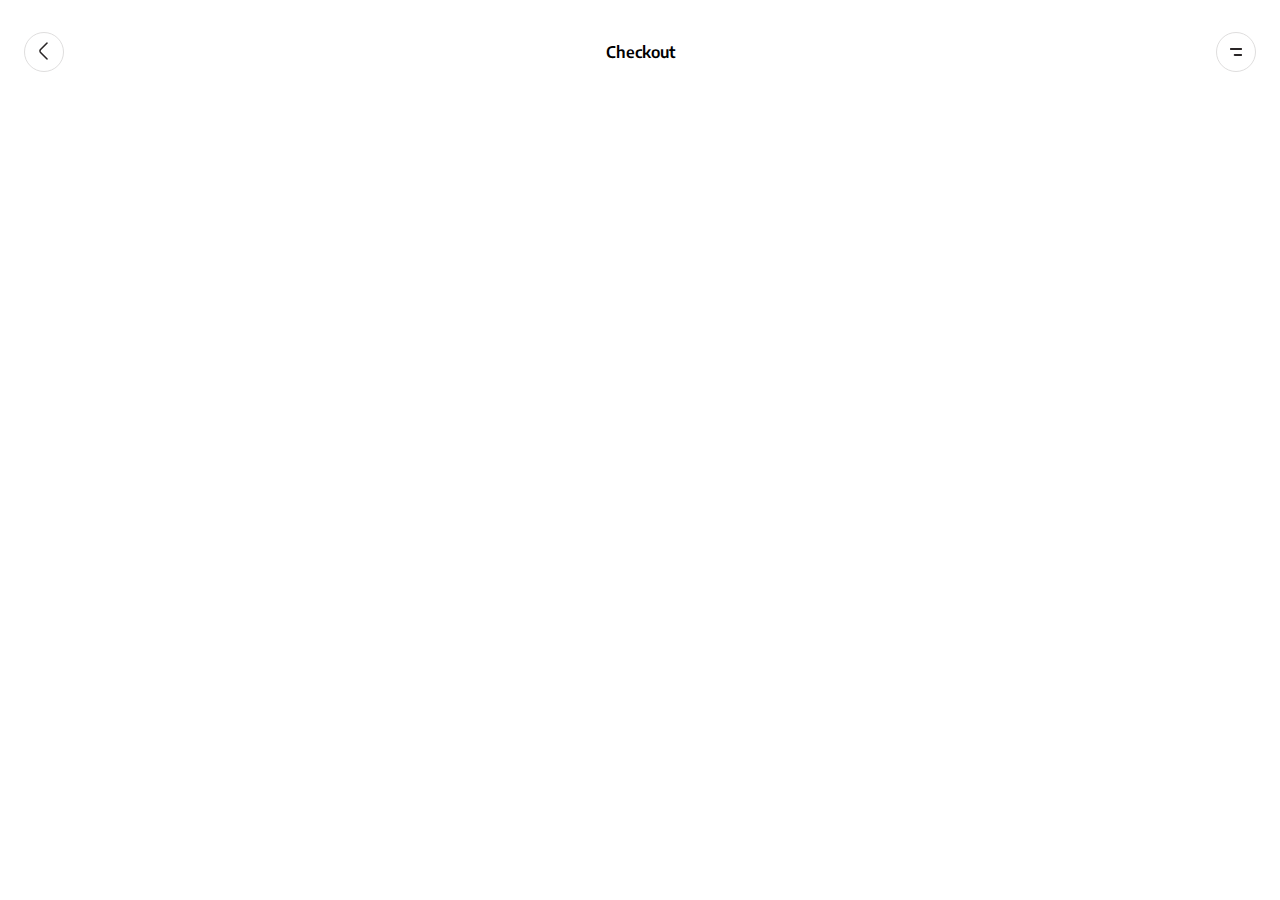
==== views/checkout.html @ 1959e581 "feat: :lipstick: Se agregó el header" ====
<!DOCTYPE html>
<html lang="en">
<head>
    <meta charset="UTF-8">
    <meta name="viewport" content="width=device-width, initial-scale=1.0">
    <title>checkout</title>
    <link rel="stylesheet" href="../css/checkout.css">
    <link rel="icon" href="../storage/img/icon-logo.png">
</head>
<body>
    <header>
        <div class="div__header">
            <button class="button__back">
                <a href="../views/detail1.html"><img src="../storage/img/arrow-left.png"></a>
            </button>
            <h1>Checkout</h1>
            <button class="button__menu">
                <img src="../storage/img/icon-menu.png">
            </button>
        </div>
    </header>
</body>
</html>
---- css/checkout.css ----
@import url(variables.css);
* {
    margin: 0;
    padding: 0;
    box-sizing: border-box;
}
/************* header *************/
header {
    display: flex;
    align-items: center;
    padding: 16px 24px;
}
.div__header {
    display: flex;
    width: 100%;
    height: 72px;
    justify-content: space-between;
    align-items: center;
    flex-direction: row;
}
.button__back{
    display: flex;
    align-items: center;
    justify-content: center;
    width: 40px;
    height: 40px;
    background: var(--color-1);
    border: 1px solid var(--color-11);
    border-radius: 100px;
}
.button__back img{
    width: 24px;
    height: 24px;
}
h1{
    font-family: "EncodeSans-SemiBold";
    font-size: 16px;
    line-height: 140%;
}
.button__menu{
    display: flex;
    align-items: center;
    justify-content: center;
    width: 40px;
    height: 40px;
    background: var(--color-1);
    border: 1px solid var(--color-11);
    border-radius: 100px;
}
.button__menu img{
    width: 24px;
    height: 24px;
}
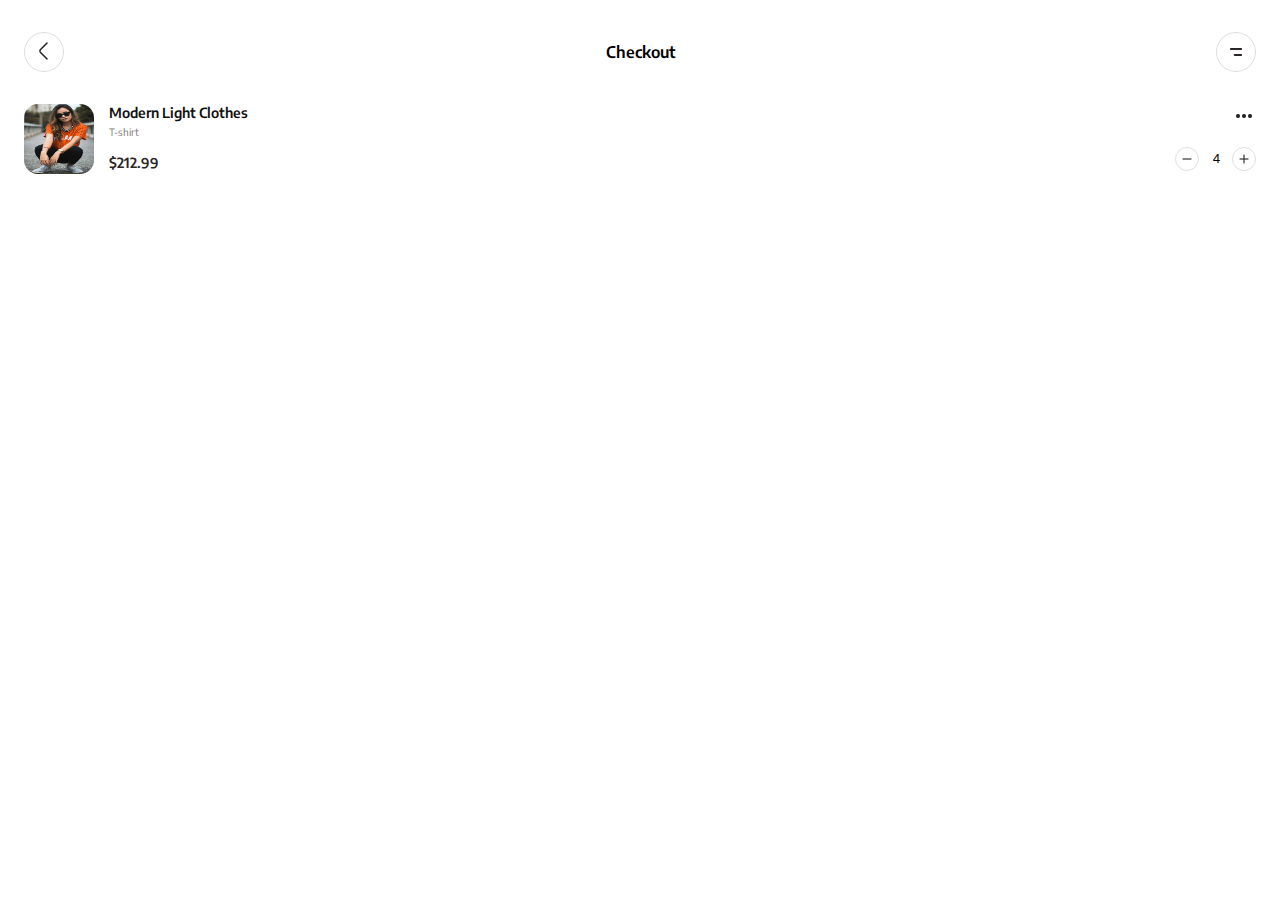
==== commit 6cdbc3c9: "feat: :lipstick: Se agregó el primer producto a comprar son su información" ====
--- a/views/checkout.html
+++ b/views/checkout.html
@@ -19,5 +19,30 @@
             </button>
         </div>
     </header>
+    <main>
+        <div class="div__clothe1">
+            <img class="clothe1" src="../storage/img/clothe1.png">
+            <div class="div__info-clothe1">
+                <p class="title-clothe1">Modern Light Clothes</p>
+                <p class="category-clothe1">T-shirt</p>
+                <span class="price-clothe1">$212.99</span>
+            </div>
+            <div class="div__info2-clothe1">
+                <button class="button__settings">
+                    <img src="../storage/img/icon-menu-clothes.png">
+                </button>
+               <div class="div__quantity-clothe1">
+                <button class="button__minus">
+                    <img src="../storage/img/minus-line.png">
+                </button>
+                <input class="input1" type="number" value="4">
+                <button class="button__add">
+                    <img src="../storage/img/add-line.png">
+                </button>
+               </div>
+            </div>
+        </div>
+        <div></div>
+    </main>
 </body>
 </html>--- a/css/checkout.css
+++ b/css/checkout.css
@@ -50,4 +50,161 @@
 .button__menu img{
     width: 24px;
     height: 24px;
+}
+/*********************************/
+/************* main *************/
+main {
+    display: flex;
+    flex-direction: column;
+    padding: 0px 24px;
+}
+.div__clothe1{
+    display: flex;
+    width: 100%;
+    height: 70px;
+    flex-direction: row;
+}
+.clothe1{
+    width: 70px;
+    border-radius: 14px;
+}
+.div__info-clothe1{
+    display: flex;
+    flex-direction: column;
+    margin-left: 15px;
+    width: 100%;
+    height: 100px;
+}
+.title-clothe1{
+    font-family: "EncodeSans-SemiBold";
+    font-size: 14px;
+    line-height: auto;
+    color: var(--color-3);
+}
+.category-clothe1{
+    font-family: "EncodeSans-Regular";
+    font-size: 10px;
+    line-height: auto;
+    color: var(--color-7);
+    margin-top: 5px;
+}
+.price-clothe1{
+    font-family: "EncodeSans-SemiBold";
+    font-size: 14px;
+    line-height: auto;
+    color: var(--color-5);
+    margin-top: 16px;
+}
+.div__info2-clothe1{
+    display: flex;
+    flex-direction: column;
+}
+.button__settings{
+    display: flex;
+    background: transparent;
+    align-items: center;
+    justify-content: center;
+    width: 24px;
+    height: 24px;
+    border: none;
+    border-radius: 100px;
+    margin-left: auto;
+}
+.button__settings img{
+    width: 24px;
+    height: 24px;
+}
+.div__quantity-clothe1{
+    display: flex;
+    width: 100%;
+    height: 40px;
+    align-items: center;
+    margin-top: 15px;
+}
+.button__minus{
+    display: flex;
+    align-items: center;
+    justify-content: center;
+    width: 24px;
+    height: 24px;
+    background: var(--color-1);
+    border: 1px solid var(--color-11);
+    border-radius: 100px;
+}
+.button__minus img{
+    width: 16px;
+    height: 16px;
+}
+.input1{
+    background: transparent;
+    margin-left: 5px;
+    margin-right: -12px;
+    width: 40px;
+    height: 24px;
+    border: none;
+    outline: none;
+    border-radius: 100px;
+    text-align: center;
+}
+.button__add {
+    display: flex;
+    align-items: center;
+    justify-content: center;
+    width: 24px;
+    height: 24px;
+    background: var(--color-1);
+    border: 1px solid var(--color-11);
+    border-radius: 100px;
+}
+.button__add img{
+    width: 16px;
+    height: 16px;
+}
+/*****************************/
+/********** Media ***********/
+@media screen and (max-width: 340px) {
+    .clothe1{
+        width: 100px;
+        height: 55px;
+        border-radius: 14px;
+    }
+    .title-clothe1{
+        font-family: "EncodeSans-SemiBold";
+        font-size: 12px;
+        line-height: auto;
+        color: var(--color-3);
+    }
+    .category-clothe1{
+        font-family: "EncodeSans-Regular";
+        font-size: 10px;
+        line-height: auto;
+        color: var(--color-7);
+        margin-top: 2px;
+    }
+    .price-clothe1{
+        font-family: "EncodeSans-SemiBold";
+        font-size: 14px;
+        line-height: auto;
+        color: var(--color-5);
+        margin-top: 6px;
+    }
+    .button__settings{
+        display: flex;
+        background: transparent;
+        align-items: center;
+        justify-content: center;
+        width: 24px;
+        height: 24px;
+        border: none;
+        border-radius: 100px;
+        margin-top: -5px;
+        margin-left: auto;
+    }
+    .div__quantity-clothe1{
+        display: flex;
+        width: 100%;
+        height: 40px;
+        align-items: center;
+        margin-top: 0px;
+    }
 }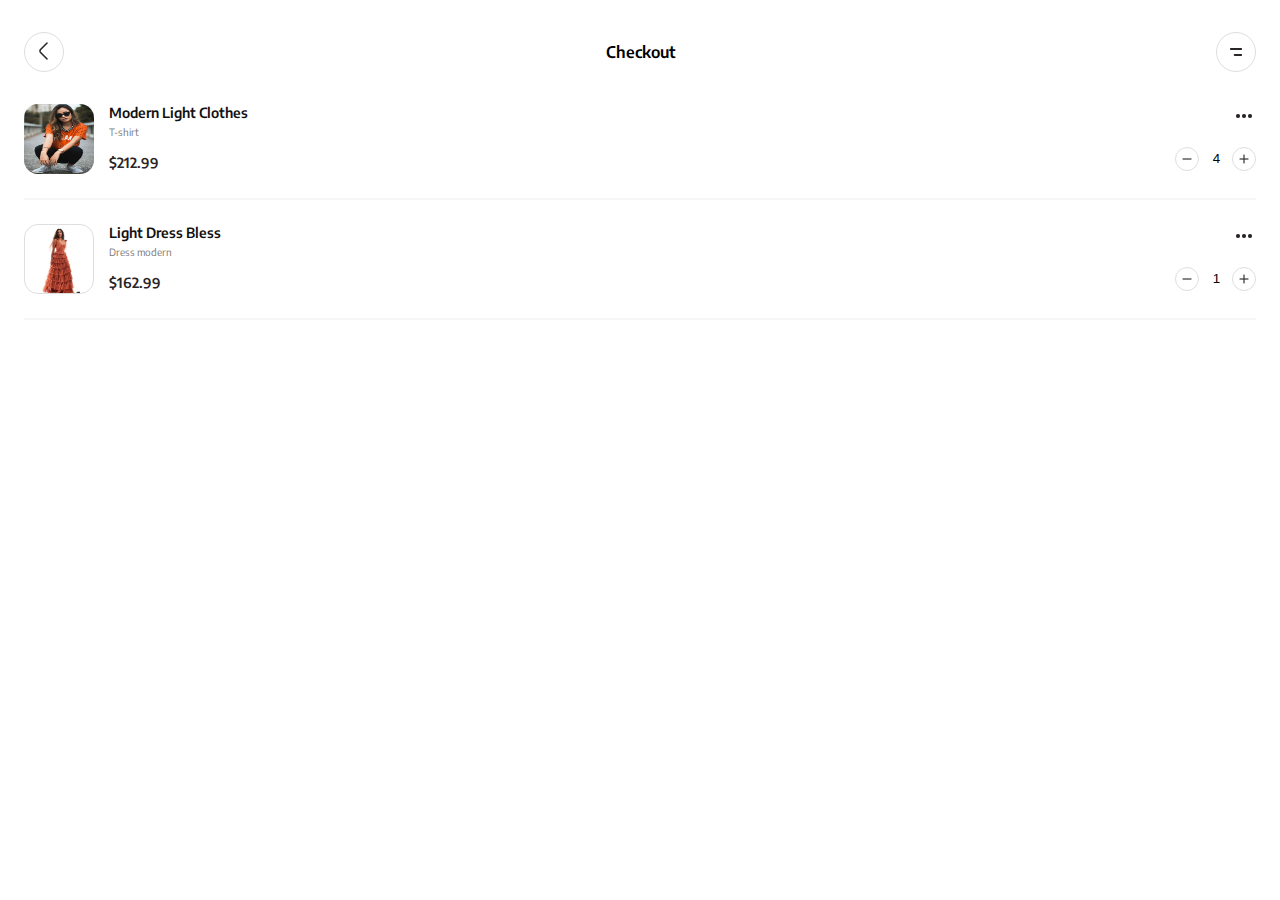
==== commit 2f579b2e: "feat: :lipstick: Se agregó el segundo producto a comprar con su información" ====
--- a/views/checkout.html
+++ b/views/checkout.html
@@ -42,7 +42,30 @@
                </div>
             </div>
         </div>
-        <div></div>
+        <hr>
+        <div class="div__clothe2">
+            <img class="clothe2" src="../storage/img/clothe2.png">
+            <div class="div__info-clothe2">
+                <p class="title-clothe2">Light Dress Bless</p>
+                <p class="category-clothe2">Dress modern</p>
+                <span class="price-clothe2">$162.99</span>
+            </div>
+            <div class="div__info2-clothe2">
+                <button class="button__settings">
+                    <img src="../storage/img/icon-menu-clothes.png">
+                </button>
+               <div class="div__quantity-clothe2">
+                <button class="button__minus">
+                    <img src="../storage/img/minus-line.png">
+                </button>
+                <input class="input1" type="number" value="1">
+                <button class="button__add">
+                    <img src="../storage/img/add-line.png">
+                </button>
+               </div>
+            </div>
+        </div>
+        <hr>
     </main>
 </body>
 </html>--- a/css/checkout.css
+++ b/css/checkout.css
@@ -136,6 +136,115 @@
     height: 16px;
 }
 .input1{
+    background: transparent;
+    margin-left: 5px;
+    margin-right: -12px;
+    width: 40px;
+    height: 24px;
+    border: none;
+    outline: none;
+    border-radius: 100px;
+    text-align: center;
+}
+.button__add {
+    display: flex;
+    align-items: center;
+    justify-content: center;
+    width: 24px;
+    height: 24px;
+    background: var(--color-1);
+    border: 1px solid var(--color-11);
+    border-radius: 100px;
+}
+.button__add img{
+    width: 16px;
+    height: 16px;
+}
+hr{
+    margin-top: 24px;
+    border: 1px solid var(--color-21);
+}
+.div__clothe2{
+    display: flex;
+    width: 100%;
+    height: 70px;
+    flex-direction: row;
+    margin-top: 24px;
+}
+.clothe2{
+    width: 70px;
+    object-fit: contain;
+    border-radius: 14px;
+    border: 1px solid var(--color-11);
+}
+.div__info-clothe2{
+    display: flex;
+    flex-direction: column;
+    margin-left: 15px;
+    width: 100%;
+    height: 100px;
+}
+.title-clothe2{
+    font-family: "EncodeSans-SemiBold";
+    font-size: 14px;
+    line-height: auto;
+    color: var(--color-3);
+}
+.category-clothe2{
+    font-family: "EncodeSans-Regular";
+    font-size: 10px;
+    line-height: auto;
+    color: var(--color-7);
+    margin-top: 5px;
+}
+.price-clothe2{
+    font-family: "EncodeSans-SemiBold";
+    font-size: 14px;
+    line-height: auto;
+    color: var(--color-5);
+    margin-top: 16px;
+}
+.div__info2-clothe2{
+    display: flex;
+    flex-direction: column;
+}
+.button__settings{
+    display: flex;
+    background: transparent;
+    align-items: center;
+    justify-content: center;
+    width: 24px;
+    height: 24px;
+    border: none;
+    border-radius: 100px;
+    margin-left: auto;
+}
+.button__settings img{
+    width: 24px;
+    height: 24px;
+}
+.div__quantity-clothe2{
+    display: flex;
+    width: 100%;
+    height: 40px;
+    align-items: center;
+    margin-top: 15px;
+}
+.button__minus{
+    display: flex;
+    align-items: center;
+    justify-content: center;
+    width: 24px;
+    height: 24px;
+    background: var(--color-1);
+    border: 1px solid var(--color-11);
+    border-radius: 100px;
+}
+.button__minus img{
+    width: 16px;
+    height: 16px;
+}
+.input2{
     background: transparent;
     margin-left: 5px;
     margin-right: -12px;
@@ -207,4 +316,104 @@
         align-items: center;
         margin-top: 0px;
     }
+}
+hr{
+    margin-top: 24px;
+    border: 1px solid var(--color-21);
+}
+/*****************************/
+/********** Media ***********/
+@media screen and (max-width: 340px) {
+    .clothe1{
+        width: 100px;
+        height: 55px;
+        border-radius: 14px;
+    }
+    .title-clothe1{
+        font-family: "EncodeSans-SemiBold";
+        font-size: 12px;
+        line-height: auto;
+        color: var(--color-3);
+    }
+    .category-clothe1{
+        font-family: "EncodeSans-Regular";
+        font-size: 10px;
+        line-height: auto;
+        color: var(--color-7);
+        margin-top: 2px;
+    }
+    .price-clothe1{
+        font-family: "EncodeSans-SemiBold";
+        font-size: 14px;
+        line-height: auto;
+        color: var(--color-5);
+        margin-top: 6px;
+    }
+    .button__settings{
+        display: flex;
+        background: transparent;
+        align-items: center;
+        justify-content: center;
+        width: 24px;
+        height: 24px;
+        border: none;
+        border-radius: 100px;
+        margin-top: -5px;
+        margin-left: auto;
+    }
+    .div__quantity-clothe1{
+        display: flex;
+        width: 100%;
+        height: 40px;
+        align-items: center;
+        margin-top: 0px;
+    }
+    .clothe2{
+        width: 100px;
+        height: 55px;
+        border-radius: 14px;
+    }
+    .title-clothe2{
+        font-family: "EncodeSans-SemiBold";
+        font-size: 12px;
+        line-height: auto;
+        color: var(--color-3);
+    }
+    .category-clothe2{
+        font-family: "EncodeSans-Regular";
+        font-size: 10px;
+        line-height: auto;
+        color: var(--color-7);
+        margin-top: 2px;
+    }
+    .price-clothe2{
+        font-family: "EncodeSans-SemiBold";
+        font-size: 14px;
+        line-height: auto;
+        color: var(--color-5);
+        margin-top: 6px;
+    }
+    .button__settings{
+        display: flex;
+        background: transparent;
+        align-items: center;
+        justify-content: center;
+        width: 24px;
+        height: 24px;
+        border: none;
+        border-radius: 100px;
+        margin-top: -5px;
+        margin-left: auto;
+    }
+    .div__quantity-clothe2{
+        display: flex;
+        width: 100%;
+        height: 40px;
+        align-items: center;
+        margin-top: 0px;
+    }
+    hr{
+        margin-top: 10px;
+        border: 1px solid var(--color-21);
+    }
 }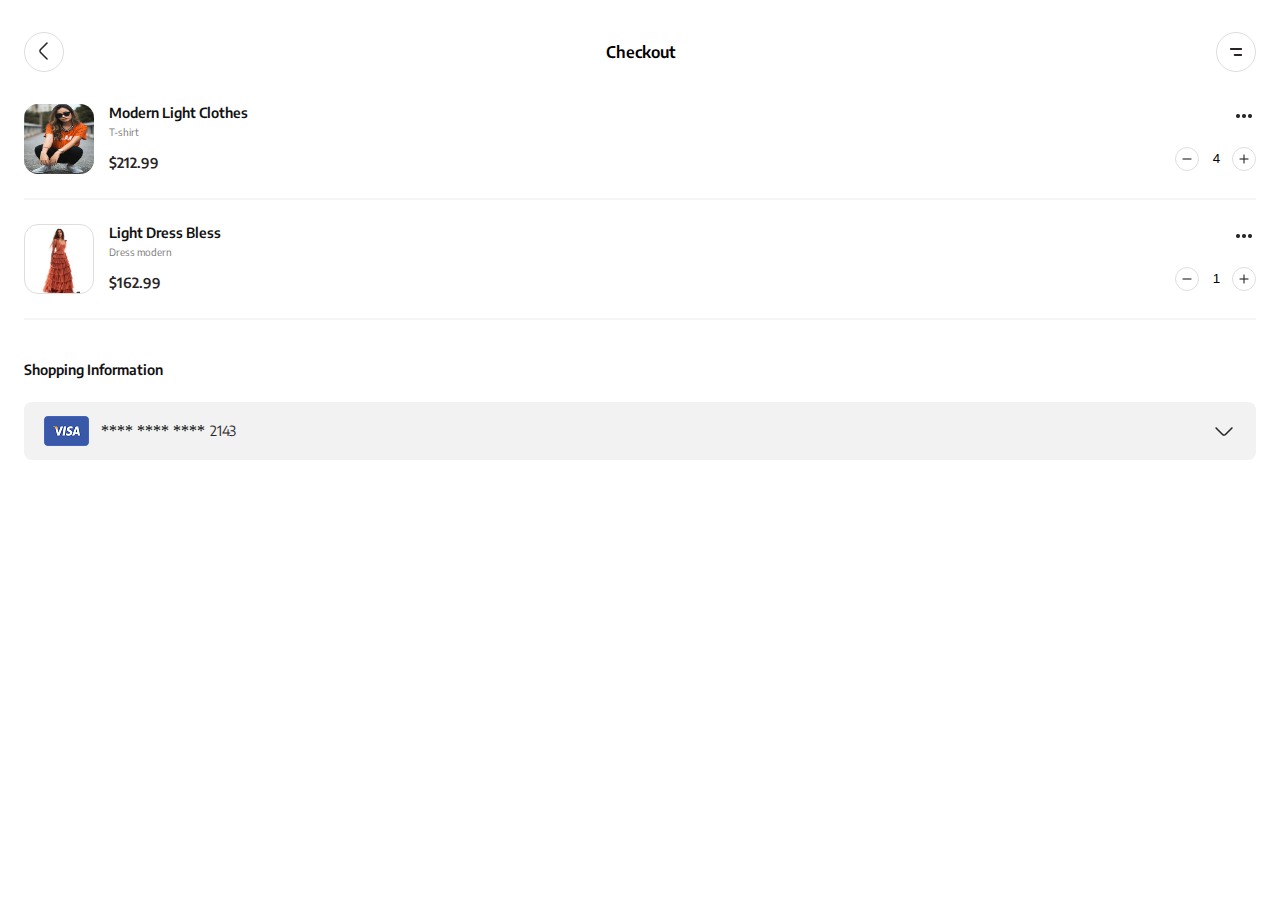
==== commit 227d8382: "feat: :lipstick: Se agregó el titulo y sección de metodo de pago" ====
--- a/views/checkout.html
+++ b/views/checkout.html
@@ -66,6 +66,17 @@
             </div>
         </div>
         <hr>
+        <div class="shopping-info">
+            <p class="title-shopping-info">Shopping Information</p>
+            <div class="div__credit-card">
+                <img src="../storage/img/visa-card.png">
+                <p class="number-credit-card1">**** **** ****</p>
+                <p class="number-credit-card2">2143</p>
+                <button class="button__options">
+                    <img src="../storage/img/arrow-down.png">
+                </button>
+            </div>
+        </div>
     </main>
 </body>
 </html>--- a/css/checkout.css
+++ b/css/checkout.css
@@ -321,6 +321,65 @@
     margin-top: 24px;
     border: 1px solid var(--color-21);
 }
+
+/************** shopping-info **************/
+.title-shopping-info{
+    font-family: "EncodeSans-SemiBold";
+    font-size: 14px;
+    line-height: 140%;
+    color: var(--color-3);
+    margin-bottom: 22px;
+}
+.shopping-info{
+    display: flex;
+    width: 100%;
+    height: 100px;
+    flex-direction: column;
+    margin-top: 40px;
+}
+.div__credit-card{
+    display: flex;
+    align-items: center;
+    width: 100%;
+    height: 62px;
+    background: var(--color-10);
+    border-radius: 8px;
+    padding: 0px 20px 0px 20px;
+}
+.div__credit-card img{
+    width: 45px;
+    height: 30px;
+    margin-right: 12px;
+}
+.number-credit-card{
+    display: flex;
+    font-family: "EncodeSans-SemiBold";
+    font-size: 14px;
+    line-height: auto;
+    color: var(--color-5);
+}
+.number-credit-card2{
+    display: flex;
+    font-family: "EncodeSans-Regular";
+    font-size: 14px;
+    line-height: auto;
+    margin-left: 5px;
+    color: var(--color-5);
+}
+.button__options{
+    background: transparent;
+    display: flex;
+    align-items: center;
+    width: 24px;
+    height: 24px;
+    border: none;
+    border-radius: 100px;
+    margin-left: auto;
+}
+.button__options img{
+    width: 24px;
+    height: 24px;
+}
 /*****************************/
 /********** Media ***********/
 @media screen and (max-width: 340px) {
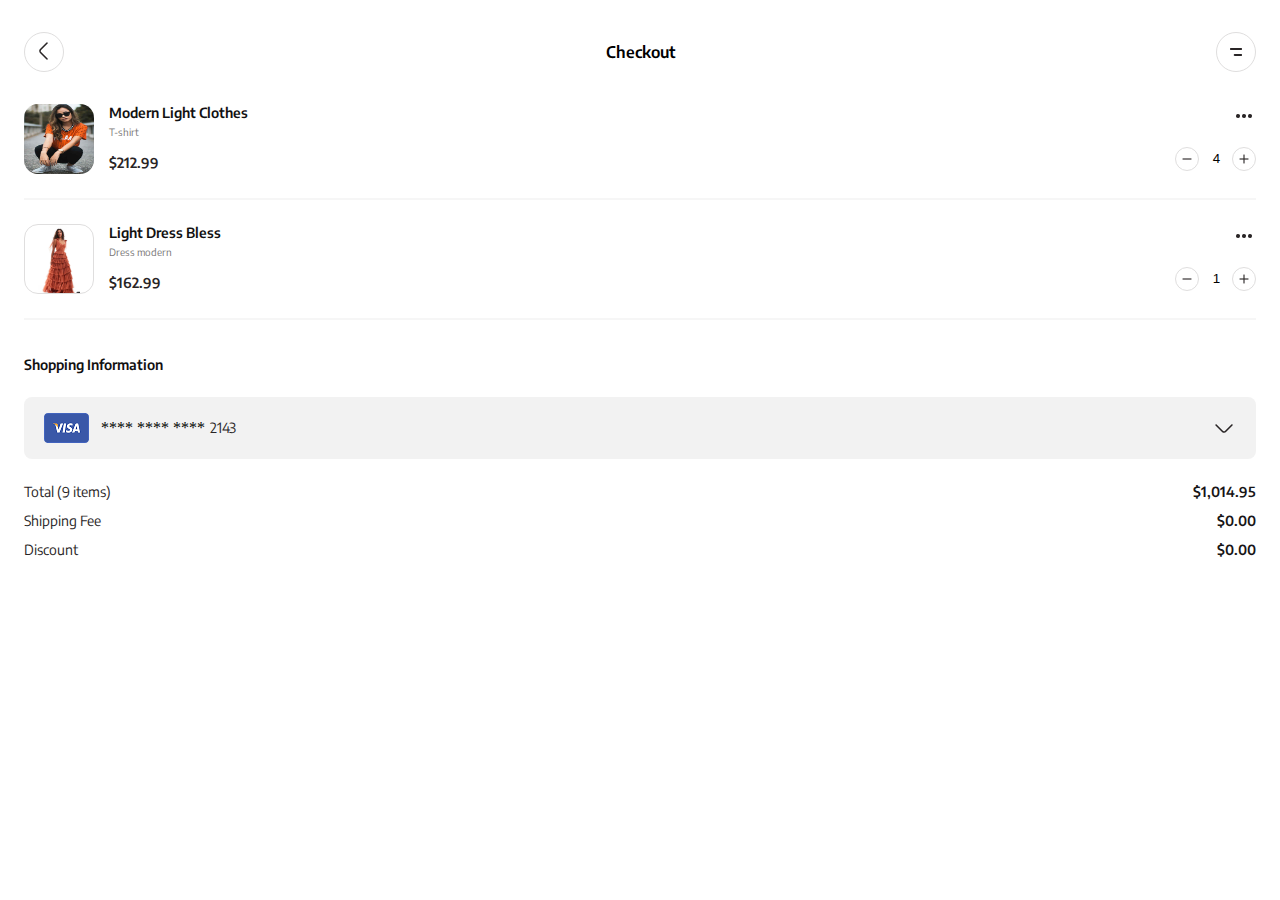
==== commit 02255549: "feat: :lipstick: Se agregó la sección de precios" ====
--- a/views/checkout.html
+++ b/views/checkout.html
@@ -66,7 +66,7 @@
             </div>
         </div>
         <hr>
-        <div class="shopping-info">
+        <div class="shipping-info">
             <p class="title-shopping-info">Shopping Information</p>
             <div class="div__credit-card">
                 <img src="../storage/img/visa-card.png">
@@ -76,6 +76,18 @@
                     <img src="../storage/img/arrow-down.png">
                 </button>
             </div>
+            <div class="div__money">
+                <div class="div__names">
+                    <p class="items">Total (9 items)</p>
+                    <p class="shipping-fee">Shipping Fee</p>
+                    <p class="discount">Discount</p>
+                </div>
+                <div class="div__prices">
+                    <p items-price>$1,014.95</p>
+                    <p class="shipping-fee-price">$0.00</p>
+                    <p class="discount-price">$0.00</p>
+                </div>
+            </div>
         </div>
     </main>
 </body>
--- a/css/checkout.css
+++ b/css/checkout.css
@@ -329,13 +329,7 @@
     line-height: 140%;
     color: var(--color-3);
     margin-bottom: 22px;
-}
-.shopping-info{
-    display: flex;
-    width: 100%;
-    height: 100px;
-    flex-direction: column;
-    margin-top: 40px;
+    margin-top: 35px;
 }
 .div__credit-card{
     display: flex;
@@ -379,6 +373,50 @@
 .button__options img{
     width: 24px;
     height: 24px;
+}
+.div__money{
+    display: flex;
+    width: 100%;
+    height: 78px;
+    flex-direction: row;
+    margin-top: 24px;
+}
+.div__names{
+    display: flex;
+    width: 100%;
+    height: 40px;
+    flex-direction: column;
+}
+.div__names p{
+    font-family: "EncodeSans-Regular";
+    font-size: 14px;
+    line-height: auto;
+    color: var(--color-5);
+}
+.shipping-fee{
+    margin-top: 12px;
+}
+.discount{
+    margin-top: 12px;
+}
+.div__prices{
+    display: flex;
+    width: 100%;
+    height: 40px;
+    flex-direction: column;
+    align-items: end;
+}
+.div__prices p{
+    font-family: "EncodeSans-SemiBold";
+    font-size: 14px;
+    line-height: auto;
+    color: var(--color-4);
+}
+.shipping-fee-price{
+    margin-top: 12px;
+}
+.discount-price{
+    margin-top: 12px;
 }
 /*****************************/
 /********** Media ***********/
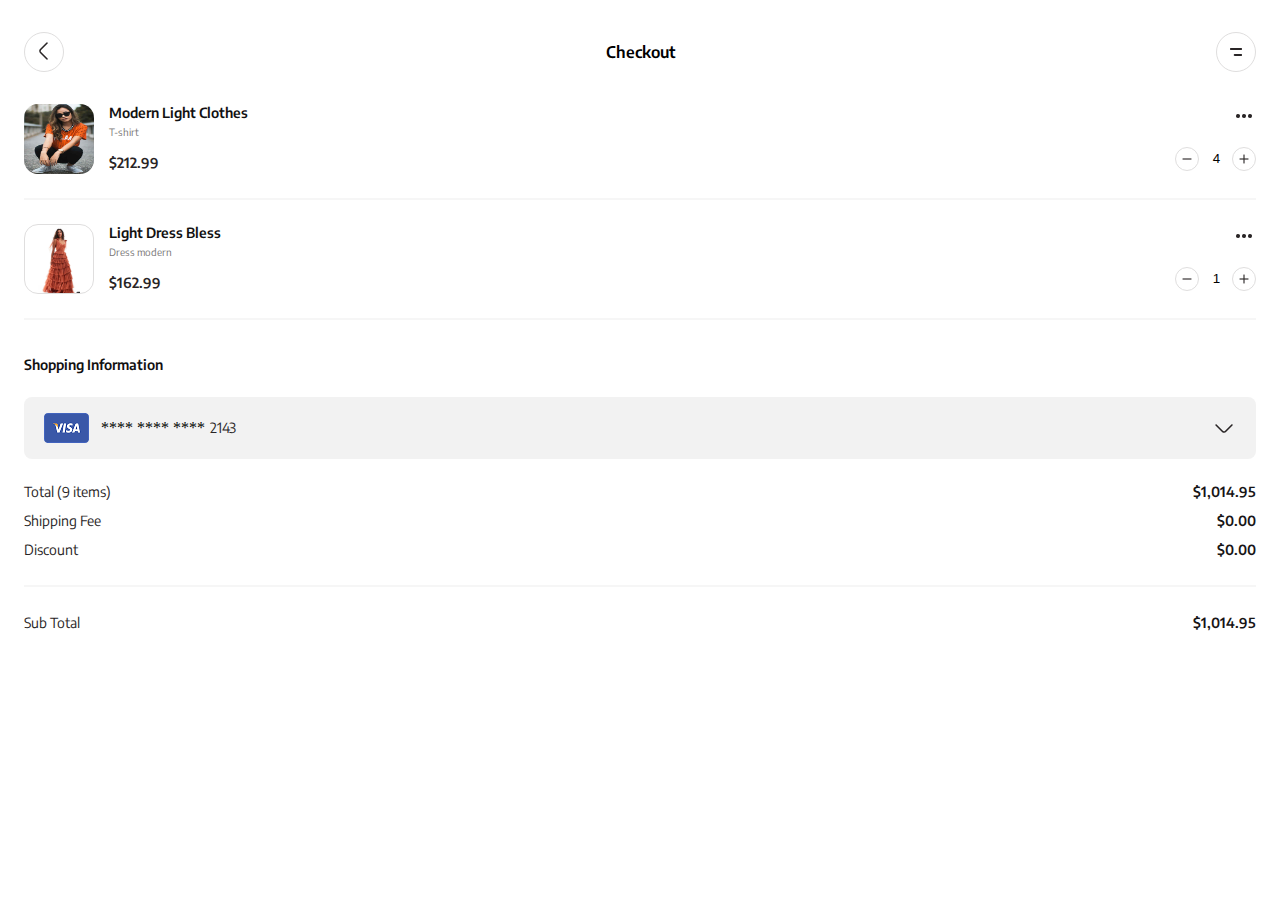
==== commit 826c8821: "feat: :lipstick: Se agregó el contenido del subtotal" ====
--- a/views/checkout.html
+++ b/views/checkout.html
@@ -88,6 +88,15 @@
                     <p class="discount-price">$0.00</p>
                 </div>
             </div>
+            <hr>
+            <div class="div__total">
+                <div class="div__subtotal">
+                    <p class="subtotal">Sub Total</p>
+                </div>
+                <div class="div__subtotal-price">
+                    <p class="subtotal-price">$1,014.95</p>
+                </div>
+            </div>
         </div>
     </main>
 </body>
--- a/css/checkout.css
+++ b/css/checkout.css
@@ -418,6 +418,45 @@
 .discount-price{
     margin-top: 12px;
 }
+hr{
+    margin-top: 24px;
+    border: 1px solid var(--color-21);
+}
+.div__total{
+    display: flex;
+    width: 100%;
+    height: 18px;
+    flex-direction: row;
+    margin-top: 10px;
+}
+.div__subtotal{
+    display: flex;
+    width: 100%;
+    height: 40px;
+    align-items: center;
+}
+.subtotal{
+    font-family: "EncodeSans-Regular";
+    font-size: 14px;
+    line-height: auto;
+    color: var(--color-5);
+    margin-top: 12px;
+}
+.div__subtotal-price{
+    display: flex;
+    width: 100%;
+    height: 40px;
+    align-items: center;
+    justify-content: end;
+}
+.subtotal-price{
+    font-family: "EncodeSans-SemiBold";
+    font-size: 14px;
+    line-height: auto;
+    color: var(--color-4);
+    margin-top: 12px;
+}
+/*********************************/
 /*****************************/
 /********** Media ***********/
 @media screen and (max-width: 340px) {
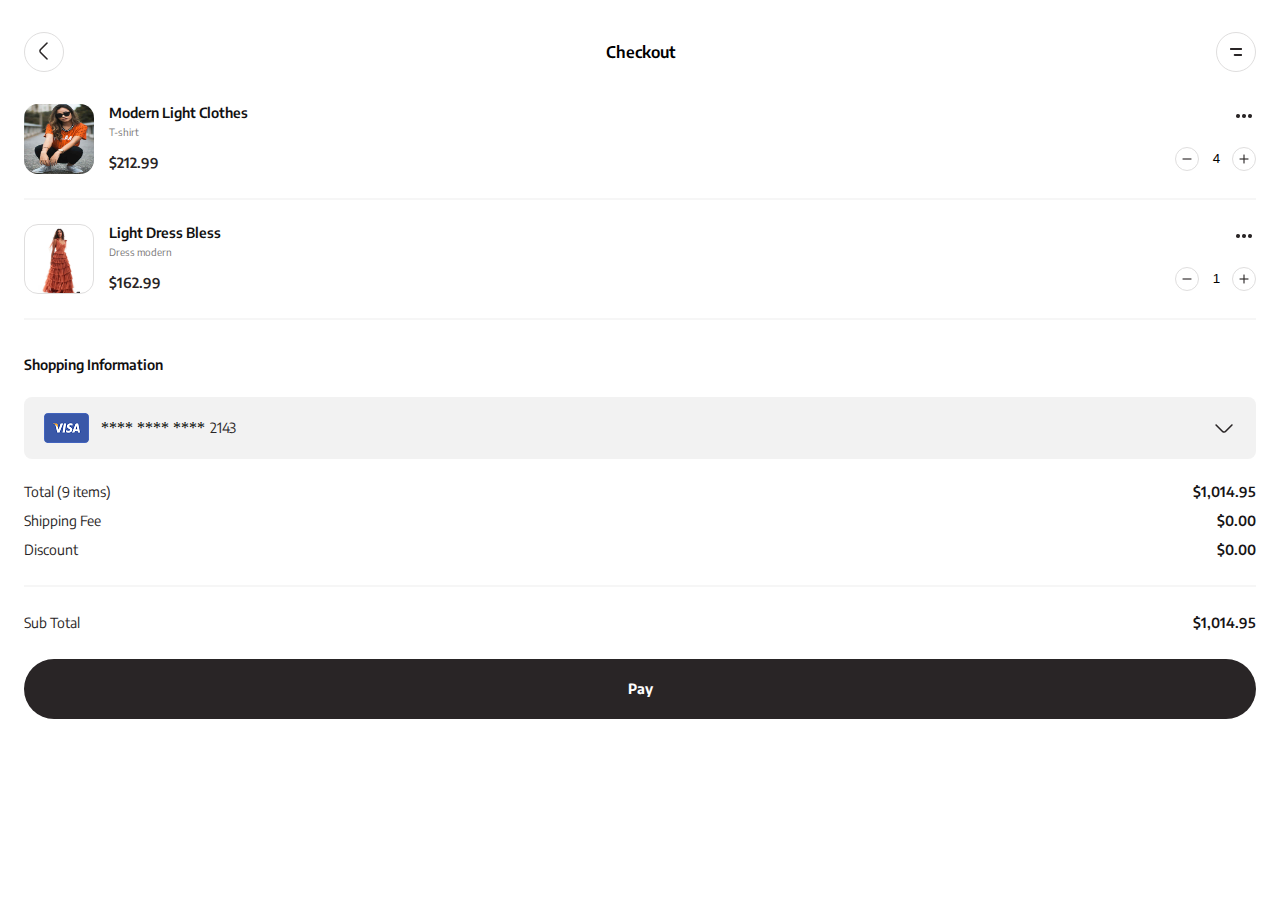
==== commit 0d92ccc3: "feat: :lipstick: Se agregó el botón de pago" ====
--- a/views/checkout.html
+++ b/views/checkout.html
@@ -99,5 +99,12 @@
             </div>
         </div>
     </main>
+    <footer>
+        <div class="div__slash">
+            <button>
+                <a href="../views/checkout.html"><p class="text">Pay</p></a>
+            </button>
+        </div>
+    </footer>
 </body>
 </html>--- a/css/checkout.css
+++ b/css/checkout.css
@@ -457,6 +457,36 @@
     margin-top: 12px;
 }
 /*********************************/
+/************* footer *************/
+footer{
+    display: flex;
+    width: 100%;
+    justify-content: center;
+    align-items: center;
+    padding: 44px 24px 24px 24px;
+}
+.div__slash{
+    background-color: var(--color-5);
+    display: flex;
+    width: 100%;
+    height: 60px;
+    justify-content: center;
+    align-items: center;
+    border-radius: 45px;
+}
+.div__slash button{
+    border: none;
+    background: transparent;
+}
+.div__slash button a{
+    text-decoration: none;
+}
+.text{
+    font-family: "EncodeSans-Bold";
+    font-size: 14px;
+    line-height: 154%;
+    color: var(--color-18);
+}
 /*****************************/
 /********** Media ***********/
 @media screen and (max-width: 340px) {
